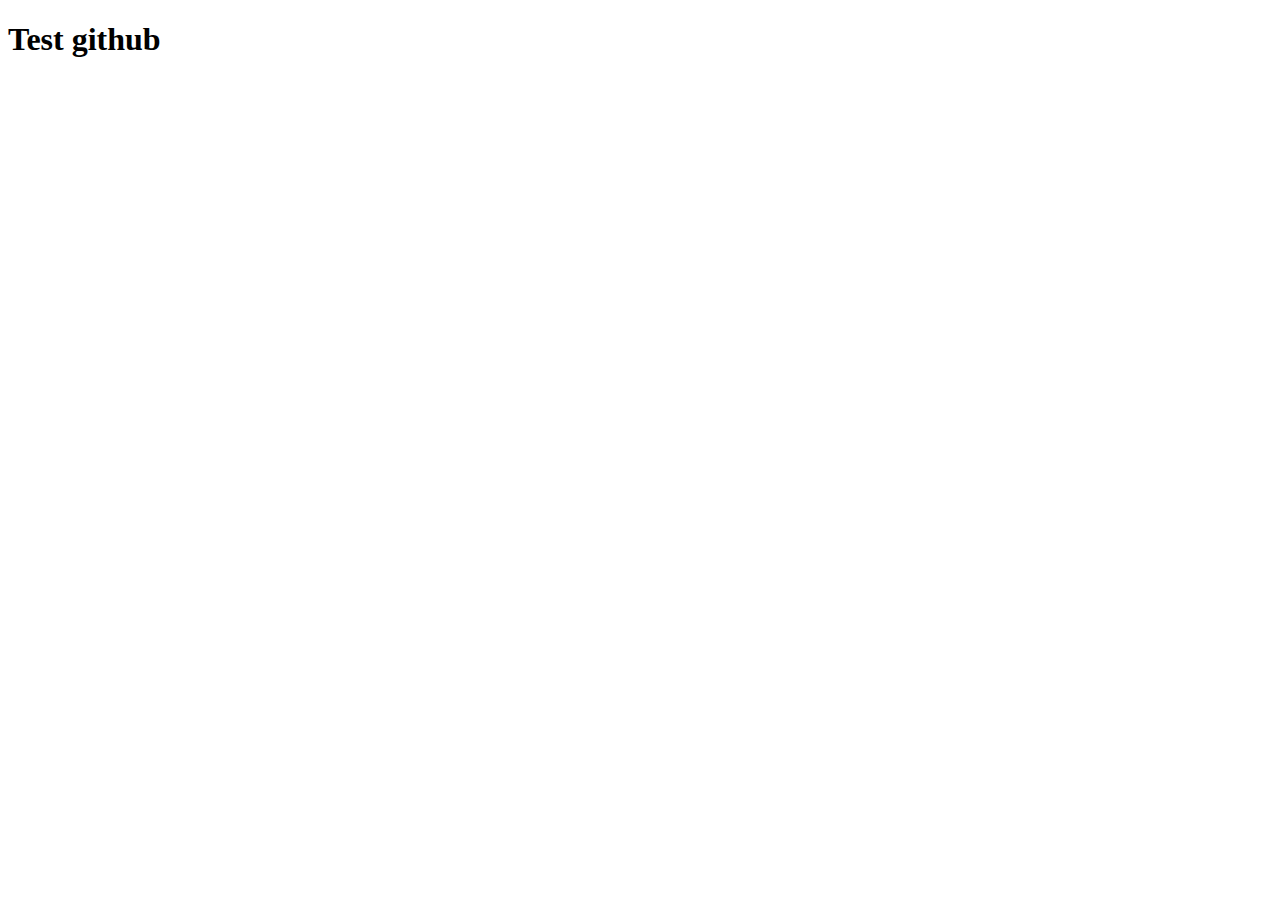
==== resultaat/index.html @ 4534e1e5 "Structuur" ====
<!DOCTYPE html>
<html lang="en">
<head>
    <meta charset="UTF-8">
    <meta http-equiv="X-UA-Compatible" content="IE=edge">
    <meta name="viewport" content="width=device-width, initial-scale=1.0">
    <title>Quizzie - Resultaat</title>
    <link rel="stylesheet" href="style.css">
    <link rel="stylesheet" href="../css/global.css">
</head>
<body>
    <h1>Test github</h1>
</body>
</html>
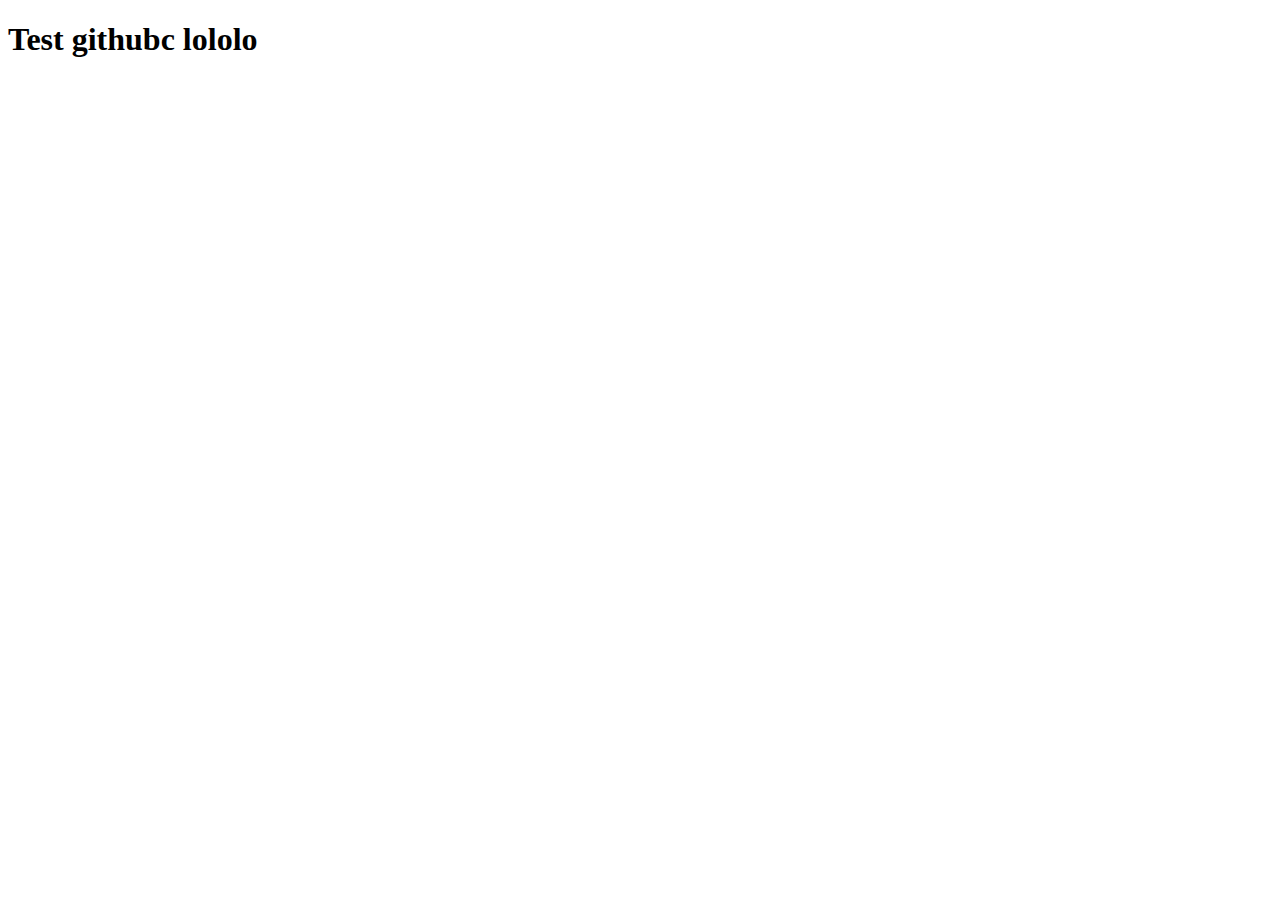
==== commit e298a1c5: "Update index.html" ====
--- a/resultaat/index.html
+++ b/resultaat/index.html
@@ -9,6 +9,6 @@
     <link rel="stylesheet" href="../css/global.css">
 </head>
 <body>
-    <h1>Test github</h1>
+    <h1>Test githubc lololo</h1>
 </body>
 </html>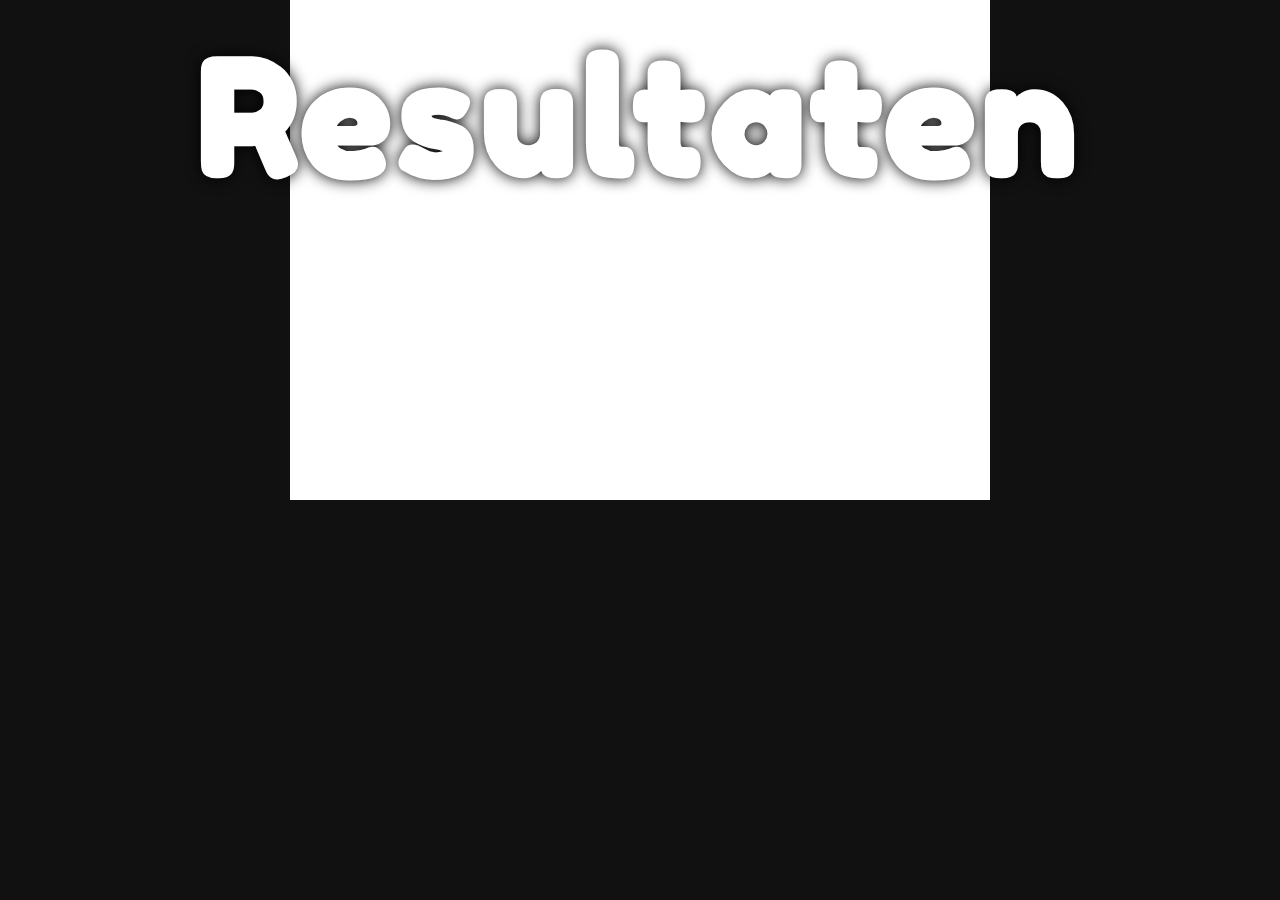
==== commit 9569adbf: "push" ====
--- a/resultaat/index.html
+++ b/resultaat/index.html
@@ -9,6 +9,7 @@
     <link rel="stylesheet" href="../css/global.css">
 </head>
 <body>
-    <h1>Test githubc lololo</h1>
+    <h1 class="maintext">Resultaten</h1>
+    <div id="resultatenBox"></div>
 </body>
 </html>--- a/resultaat/style.css
+++ b/resultaat/style.css
@@ -0,0 +1,21 @@
+.maintext {
+    animation: laadani 1s ease-in-out forwards;
+    margin: 0px;
+    z-index: 2;
+    left: 50%;
+    transform: translateX(-50%);
+    position: fixed;
+    top: 20px;
+    font-size: 160px;
+    text-shadow: 0 0 15px black;
+    letter-spacing: 5px;
+    font-family: Main;
+}
+
+#resultatenBox {
+    width: 700px;
+    height: 500px;
+    border: 2px rgb(255, 255, 255);
+    background-color: white;
+    margin: 0 auto;
+}--- a/css/global.css
+++ b/css/global.css
@@ -0,0 +1,27 @@
+@font-face {
+    font-family: Phosphate;
+    src: url("../assets/fonts/PhosphateInline.ttf");
+}
+
+@font-face {
+    font-family: Main;
+    src: url(../assets/fonts/main.ttf);
+}
+
+@font-face {
+    font-family: vraagmain;
+    src: url(../assets/fonts/Trebuchetbold.ttf);
+}
+
+@font-face {
+    font-family: CopperplateBold;
+    src: url(../assets/fonts/CopperplateBold.ttf);
+}
+body {
+    margin: 0;
+    font-family: 'Segoe UI', Tahoma, Geneva, Verdana, sans-serif;
+    background-color: #111;
+    color: white;
+    user-select: none;
+    height: 100vh;
+}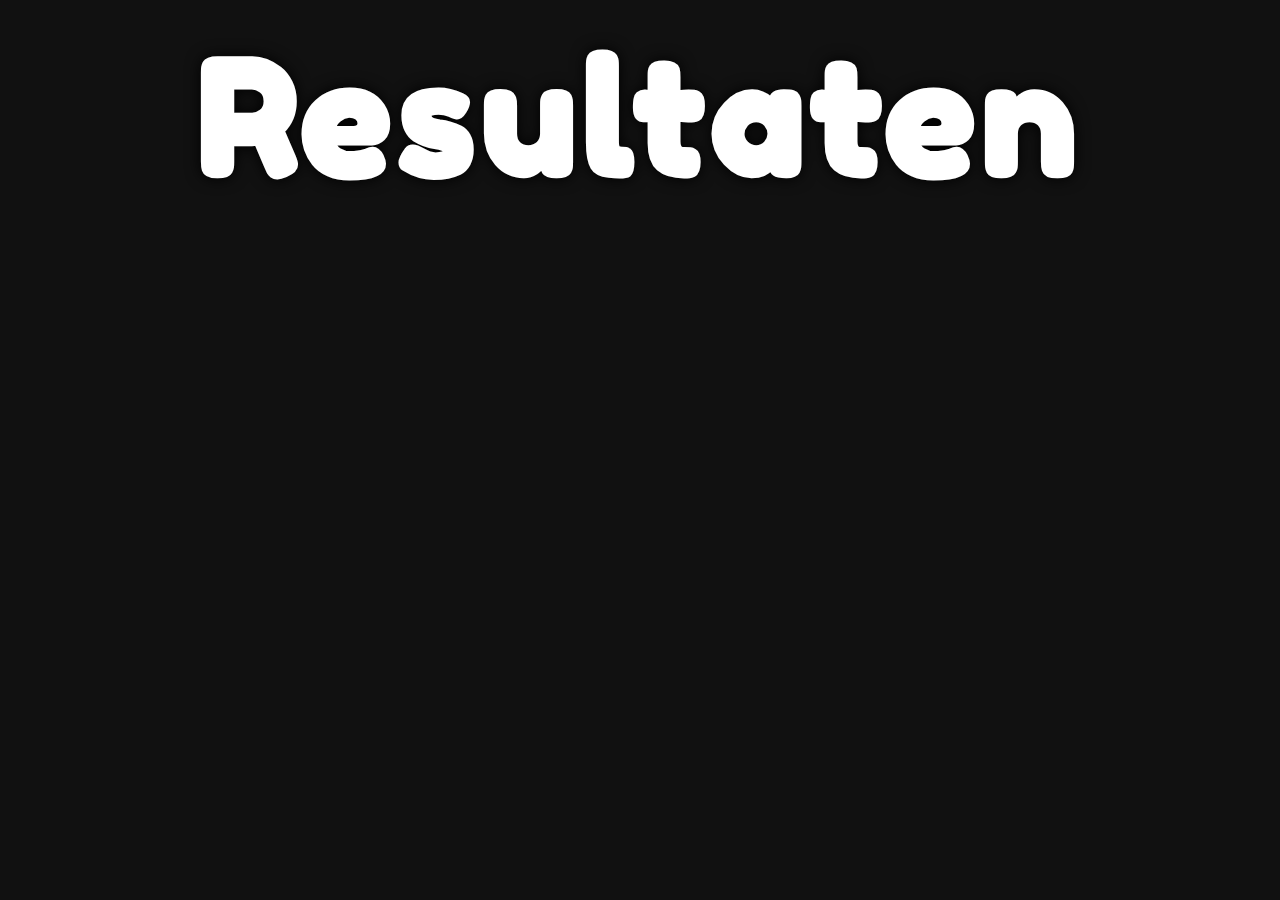
==== commit 1287147d: "update" ====
--- a/resultaat/index.html
+++ b/resultaat/index.html
@@ -1,6 +1,6 @@
 <!DOCTYPE html>
 <html lang="en">
-<head>
+<head> 
     <meta charset="UTF-8">
     <meta http-equiv="X-UA-Compatible" content="IE=edge">
     <meta name="viewport" content="width=device-width, initial-scale=1.0">
@@ -11,5 +11,6 @@
 <body>
     <h1 class="maintext">Resultaten</h1>
     <div id="resultatenBox"></div>
+    
 </body>
 </html>--- a/resultaat/style.css
+++ b/resultaat/style.css
@@ -13,9 +13,27 @@
 }
 
 #resultatenBox {
-    width: 700px;
+
+}
+
+table.customTable {
+    width: 100;
     height: 500px;
-    border: 2px rgb(255, 255, 255);
-    background-color: white;
-    margin: 0 auto;
-}+    margin-top: 3%;
+    background-color: rgb(0, 0, 0);
+    position: absolute;
+    top: 50%;
+    left: 50%;
+    transform: translate(-50%, -50%);
+  }
+  
+  table.customTable td, table.customTable th {
+    border-width: 2px;
+    border-color: #7EA8F8;
+    border-style: solid;
+    padding: 5px;
+  }
+  
+  table.customTable thead {
+    background-color: #7EA8F8;
+  }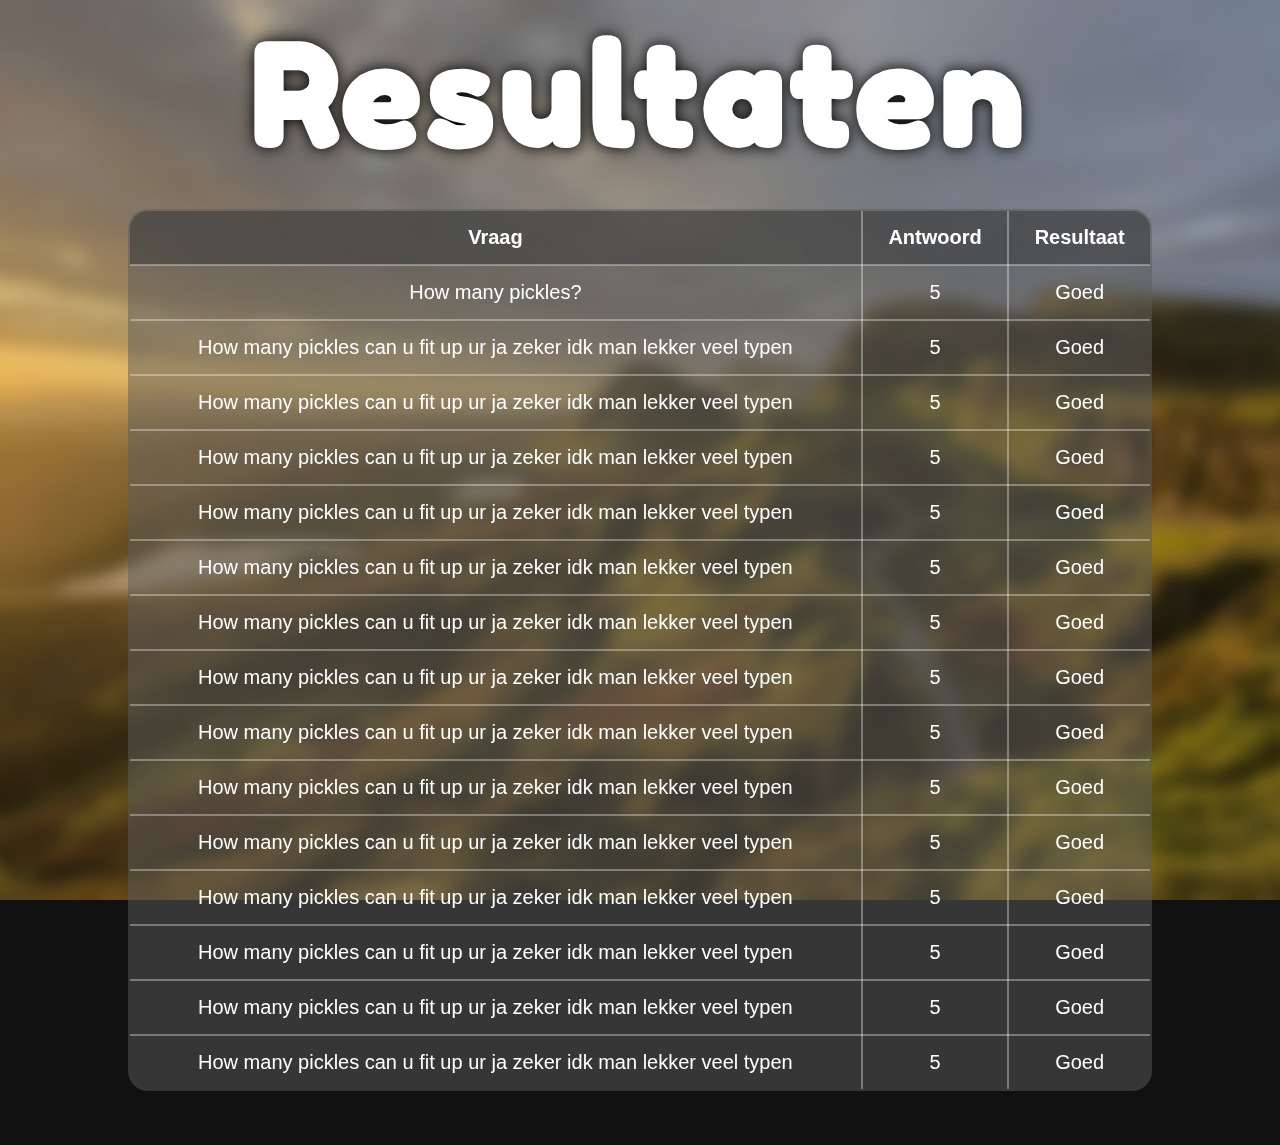
==== commit c47e027f: "Grote push" ====
--- a/resultaat/index.html
+++ b/resultaat/index.html
@@ -9,8 +9,99 @@
     <link rel="stylesheet" href="../css/global.css">
 </head>
 <body>
+
+    <div class="background"> </div>
     <h1 class="maintext">Resultaten</h1>
-    <div id="resultatenBox"></div>
-    
+
+  
+    <table class="customTable">
+        <thead>
+          <tr>
+            <th>Vraag</th>
+            <th>Antwoord</th>
+            <th>Resultaat</th>
+          </tr>
+        </thead>
+        <tbody>
+          <tr>
+            <td>How many pickles?</td>
+            <td>5</td>
+            <td>Goed</td>
+          </tr>
+          <tr>
+            <td>How many pickles can u fit up ur ja zeker idk man lekker veel typen </td>
+            <td>5</td>
+            <td>Goed</td>
+          </tr>
+          <tr>
+            <td>How many pickles can u fit up ur ja zeker idk man lekker veel typen </td>
+            <td>5</td>
+            <td>Goed</td>
+          </tr>
+          <tr>
+            <td>How many pickles can u fit up ur ja zeker idk man lekker veel typen </td>
+            <td>5</td>
+            <td>Goed</td>
+          </tr>
+          <tr>
+            <td>How many pickles can u fit up ur ja zeker idk man lekker veel typen </td>
+            <td>5</td>
+            <td>Goed</td>
+          </tr>
+          <tr>
+            <td>How many pickles can u fit up ur ja zeker idk man lekker veel typen </td>
+            <td>5</td>
+            <td>Goed</td>
+          </tr>
+          <tr>
+            <td>How many pickles can u fit up ur ja zeker idk man lekker veel typen </td>
+            <td>5</td>
+            <td>Goed</td>
+          </tr>
+          <tr>
+            <td>How many pickles can u fit up ur ja zeker idk man lekker veel typen </td>
+            <td>5</td>
+            <td>Goed</td>
+          </tr>
+          <tr>
+            <td>How many pickles can u fit up ur ja zeker idk man lekker veel typen </td>
+            <td>5</td>
+            <td>Goed</td>
+          </tr>
+          <tr>
+            <td>How many pickles can u fit up ur ja zeker idk man lekker veel typen </td>
+            <td>5</td>
+            <td>Goed</td>
+          </tr>
+          <tr>
+            <td>How many pickles can u fit up ur ja zeker idk man lekker veel typen </td>
+            <td>5</td>
+            <td>Goed</td>
+          </tr>
+          <tr>
+            <td>How many pickles can u fit up ur ja zeker idk man lekker veel typen </td>
+            <td>5</td>
+            <td>Goed</td>
+          </tr>
+          <tr>
+            <td>How many pickles can u fit up ur ja zeker idk man lekker veel typen </td>
+            <td>5</td>
+            <td>Goed</td>
+          </tr>
+          <tr>
+            <td>How many pickles can u fit up ur ja zeker idk man lekker veel typen </td>
+            <td>5</td>
+            <td>Goed</td>
+          </tr>
+          <tr>
+            <td>How many pickles can u fit up ur ja zeker idk man lekker veel typen </td>
+            <td>5</td>
+            <td>Goed</td>
+          </tr>
+        </tbody>
+      </table>
+   
+      
+   
 </body>
 </html>--- a/resultaat/style.css
+++ b/resultaat/style.css
@@ -1,39 +1,80 @@
 .maintext {
-    animation: laadani 1s ease-in-out forwards;
-    margin: 0px;
-    z-index: 2;
-    left: 50%;
-    transform: translateX(-50%);
-    position: fixed;
-    top: 20px;
-    font-size: 160px;
-    text-shadow: 0 0 15px black;
-    letter-spacing: 5px;
-    font-family: Main;
+  animation: laadani 0.5s ease-in-out forwards;
+  margin: 0px;
+  margin-top: 10px;
+  font-size: 140px;
+  text-shadow: 0 0 15px black;
+  letter-spacing: 5px;
+  font-family: Main;
 }
 
-#resultatenBox {
+@keyframes laadani {
+  0% {
+      opacity: 0;
+  }
+
+  100% {
+
+      opacity: 1;
+  }
+}
+
+table.customTable {
+  overflow: hidden;
+  width: 100%;
+  border-radius: 20px;
+  background-color: #ffffff;
+  border-collapse: collapse;
+  border-width: 2px;
+  border-color: #ffffff;
+  border-style: solid;
+  
+  color: #ffffff;
+}
+
+table.customTable {
+  width: 80%;
+  padding-bottom: 20px;
+  margin-top: 30px;
+  background-color: rgba(92, 92, 92, 0.5);
 
 }
 
-table.customTable {
-    width: 100;
-    height: 500px;
-    margin-top: 3%;
-    background-color: rgb(0, 0, 0);
-    position: absolute;
-    top: 50%;
-    left: 50%;
-    transform: translate(-50%, -50%);
-  }
+table.customTable td,
+table.customTable th {
+  border-width: 2px;
+  font-size: 20px;
+  border-color: #ffffff56;
+  border-style: solid;
+  padding: 15px;
+  text-align: center;
+  margin: 0 auto;
+ 
+}
+
+table.customTable thead {
+  background-color: rgba(54, 54, 54, 0.5);
   
-  table.customTable td, table.customTable th {
-    border-width: 2px;
-    border-color: #7EA8F8;
-    border-style: solid;
-    padding: 5px;
-  }
-  
-  table.customTable thead {
-    background-color: #7EA8F8;
-  }+}
+
+.background {
+  z-index: -1;
+  background-image: url('../assets/img/resultaatBackground.jpg');
+  background-repeat: no-repeat;
+  background-size: cover;
+  position: fixed;
+  top: 0;
+  bottom: 0;
+  left: 0;
+  right: 0;
+  background-position: center;
+}
+
+body {
+  height: 100% !important;
+  display: flex;
+  flex-direction: column;
+  justify-content: center;
+  align-items: center;
+  padding-bottom: 6vh;
+}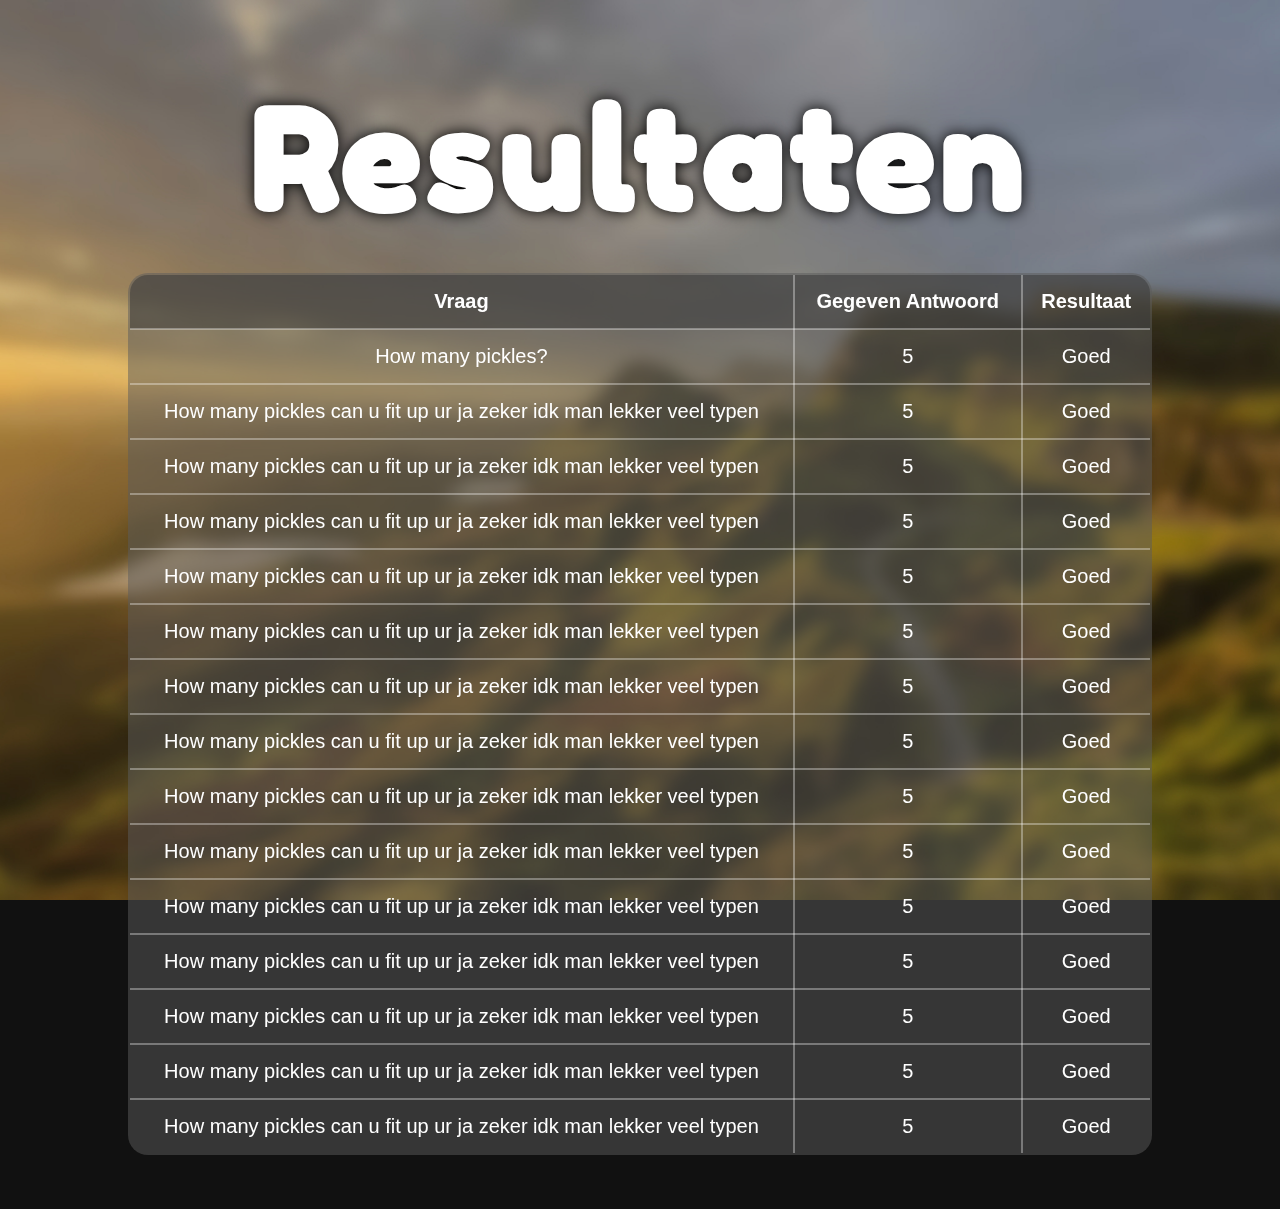
==== commit a21e80c7: "resultaat pag" ====
--- a/resultaat/index.html
+++ b/resultaat/index.html
@@ -11,6 +11,7 @@
 <body>
 
     <div class="background"> </div>
+    <a href="../index.html"> <div class="home"></div> </a> 
     <h1 class="maintext">Resultaten</h1>
 
   
@@ -18,7 +19,7 @@
         <thead>
           <tr>
             <th>Vraag</th>
-            <th>Antwoord</th>
+            <th>Gegeven Antwoord</th>
             <th>Resultaat</th>
           </tr>
         </thead>
--- a/resultaat/style.css
+++ b/resultaat/style.css
@@ -1,7 +1,7 @@
 .maintext {
   animation: laadani 0.5s ease-in-out forwards;
   margin: 0px;
-  margin-top: 10px;
+  margin-top: 4px;
   font-size: 140px;
   text-shadow: 0 0 15px black;
   letter-spacing: 5px;
@@ -20,6 +20,7 @@
 }
 
 table.customTable {
+  animation: laadani 0.5s ease-in-out forwards;
   overflow: hidden;
   width: 100%;
   border-radius: 20px;
@@ -77,4 +78,8 @@
   justify-content: center;
   align-items: center;
   padding-bottom: 6vh;
+}
+
+.home {
+  margin-left: -99.55vh;
 }--- a/css/global.css
+++ b/css/global.css
@@ -24,4 +24,19 @@
     color: white;
     user-select: none;
     height: 100vh;
-}+}
+.home {
+    width: 70px;
+    height: 70px;
+    border-radius: 5px;
+    background-image: url(../assets/img/home.svg);
+    background-repeat: no-repeat;
+    background-size: cover;
+    transition: 0.4s;
+   
+  }
+  
+  .home:hover {
+    filter: drop-shadow(5px 5px 5px rgba(0, 0, 0, 0.5));
+  }
+  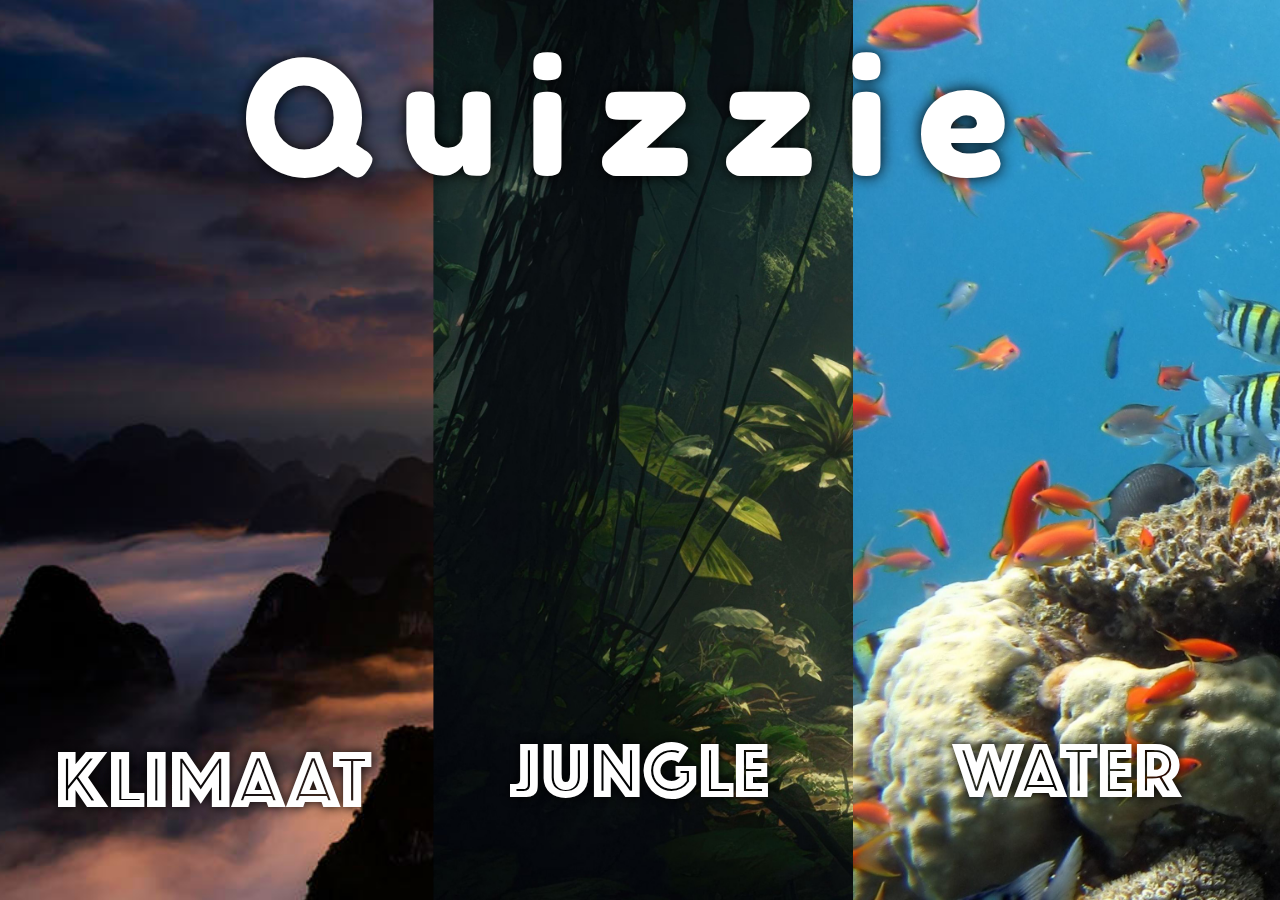
==== commit 6ff11468: "Resultaten pagina werkt" ====
--- a/resultaat/index.html
+++ b/resultaat/index.html
@@ -1,108 +1,40 @@
 <!DOCTYPE html>
 <html lang="en">
-<head> 
-    <meta charset="UTF-8">
-    <meta http-equiv="X-UA-Compatible" content="IE=edge">
-    <meta name="viewport" content="width=device-width, initial-scale=1.0">
-    <title>Quizzie - Resultaat</title>
-    <link rel="stylesheet" href="style.css">
-    <link rel="stylesheet" href="../css/global.css">
+
+<head>
+  <meta charset="UTF-8">
+  <meta http-equiv="X-UA-Compatible" content="IE=edge">
+  <meta name="viewport" content="width=device-width, initial-scale=1.0">
+  <title>Quizzie - Resultaat</title>
+  <link rel="stylesheet" href="style.css">
+  <link rel="stylesheet" href="../css/global.css">
+  <script src="results.js"></script>
 </head>
+
 <body>
 
-    <div class="background"> </div>
-    <a href="../index.html"> <div class="home"></div> </a> 
-    <h1 class="maintext">Resultaten</h1>
+  <div class="background"> </div>
+  <a href="../index.html">
+    <div class="home"></div>
+  </a>
+  <h1 class="maintext">Resultaten</h1>
 
-  
-    <table class="customTable">
-        <thead>
-          <tr>
-            <th>Vraag</th>
-            <th>Gegeven Antwoord</th>
-            <th>Resultaat</th>
-          </tr>
-        </thead>
-        <tbody>
-          <tr>
-            <td>How many pickles?</td>
-            <td>5</td>
-            <td>Goed</td>
-          </tr>
-          <tr>
-            <td>How many pickles can u fit up ur ja zeker idk man lekker veel typen </td>
-            <td>5</td>
-            <td>Goed</td>
-          </tr>
-          <tr>
-            <td>How many pickles can u fit up ur ja zeker idk man lekker veel typen </td>
-            <td>5</td>
-            <td>Goed</td>
-          </tr>
-          <tr>
-            <td>How many pickles can u fit up ur ja zeker idk man lekker veel typen </td>
-            <td>5</td>
-            <td>Goed</td>
-          </tr>
-          <tr>
-            <td>How many pickles can u fit up ur ja zeker idk man lekker veel typen </td>
-            <td>5</td>
-            <td>Goed</td>
-          </tr>
-          <tr>
-            <td>How many pickles can u fit up ur ja zeker idk man lekker veel typen </td>
-            <td>5</td>
-            <td>Goed</td>
-          </tr>
-          <tr>
-            <td>How many pickles can u fit up ur ja zeker idk man lekker veel typen </td>
-            <td>5</td>
-            <td>Goed</td>
-          </tr>
-          <tr>
-            <td>How many pickles can u fit up ur ja zeker idk man lekker veel typen </td>
-            <td>5</td>
-            <td>Goed</td>
-          </tr>
-          <tr>
-            <td>How many pickles can u fit up ur ja zeker idk man lekker veel typen </td>
-            <td>5</td>
-            <td>Goed</td>
-          </tr>
-          <tr>
-            <td>How many pickles can u fit up ur ja zeker idk man lekker veel typen </td>
-            <td>5</td>
-            <td>Goed</td>
-          </tr>
-          <tr>
-            <td>How many pickles can u fit up ur ja zeker idk man lekker veel typen </td>
-            <td>5</td>
-            <td>Goed</td>
-          </tr>
-          <tr>
-            <td>How many pickles can u fit up ur ja zeker idk man lekker veel typen </td>
-            <td>5</td>
-            <td>Goed</td>
-          </tr>
-          <tr>
-            <td>How many pickles can u fit up ur ja zeker idk man lekker veel typen </td>
-            <td>5</td>
-            <td>Goed</td>
-          </tr>
-          <tr>
-            <td>How many pickles can u fit up ur ja zeker idk man lekker veel typen </td>
-            <td>5</td>
-            <td>Goed</td>
-          </tr>
-          <tr>
-            <td>How many pickles can u fit up ur ja zeker idk man lekker veel typen </td>
-            <td>5</td>
-            <td>Goed</td>
-          </tr>
-        </tbody>
-      </table>
-   
+
+  <table class="customTable">
+    <thead>
+      <tr>
+        <th>Vraag</th>
+        <th>Gegeven Antwoord</th>
+        <th>Resultaat</th>
+      </tr>
+    </thead>
+    <tbody id="tableBody">
       
-   
+    </tbody>
+  </table>
+
+
+
 </body>
+
 </html>